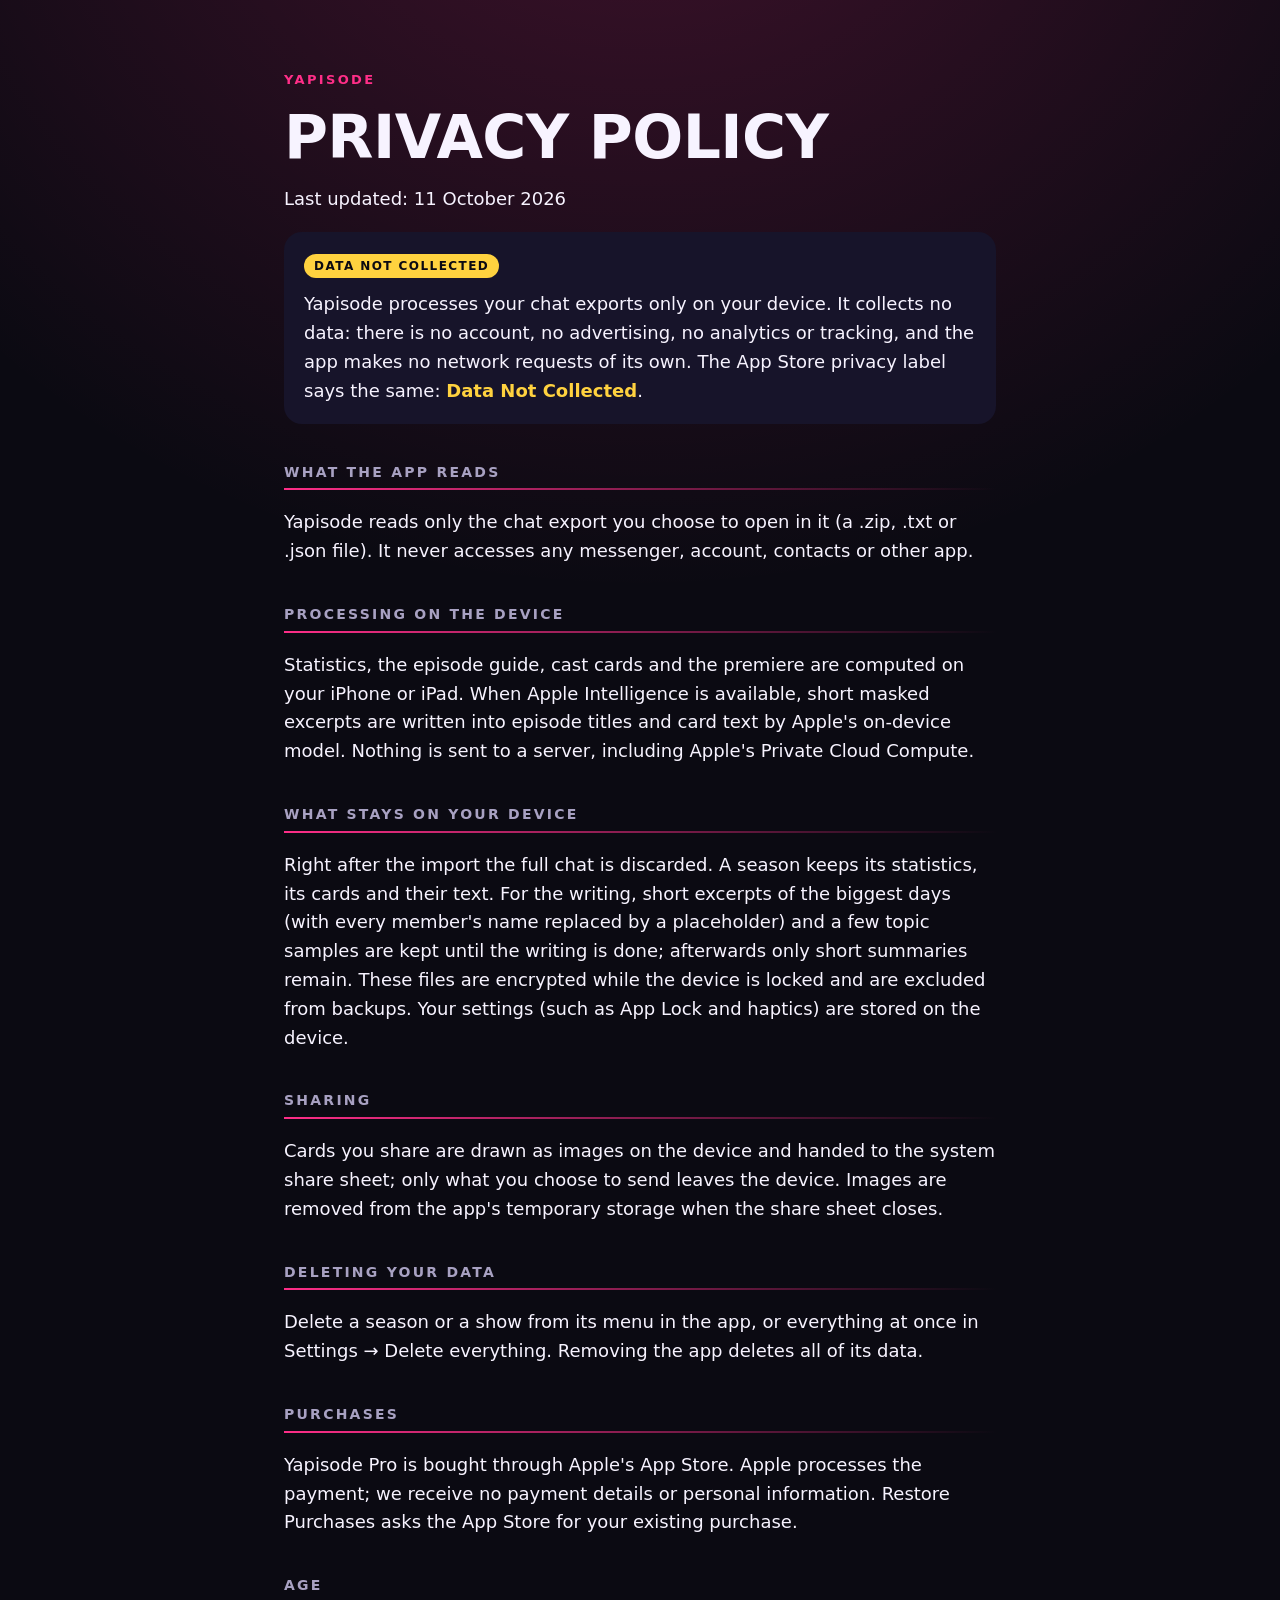
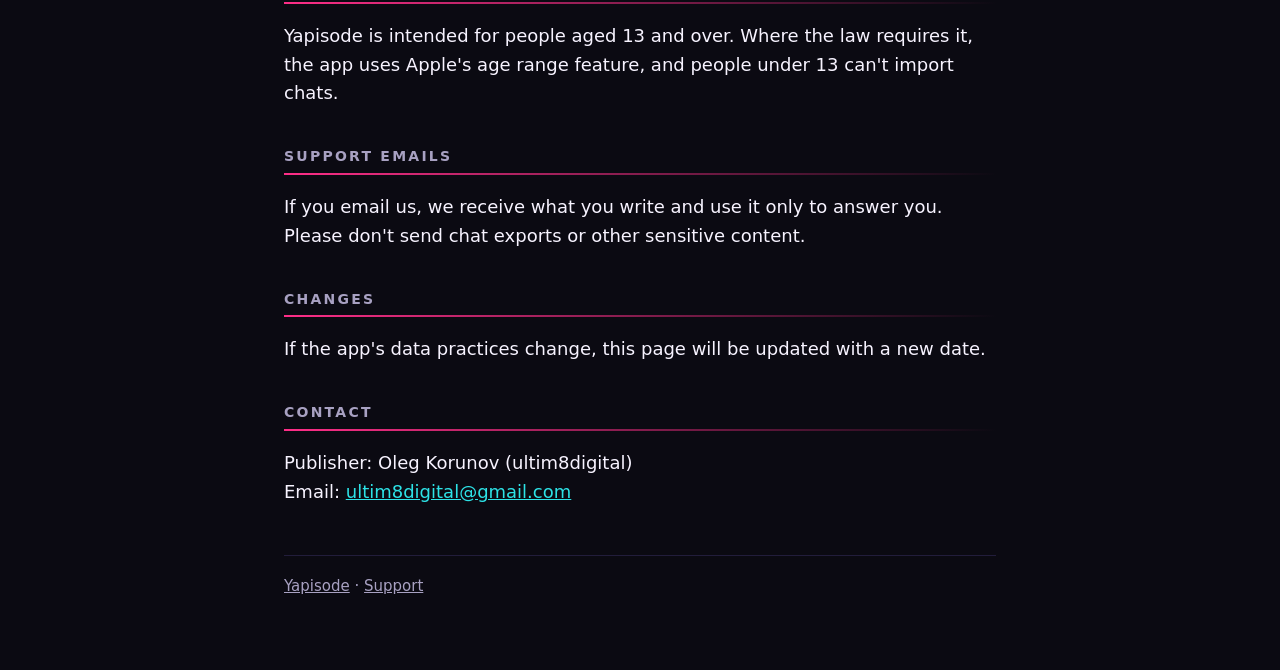
==== privacy.html @ c106c61b "Privacy policy and support pages for Yapisode Co-Authored-By: Claude Opus 5.5 <noreply@anthropic.com" ====
<!doctype html>
<html lang="en">
<head>
<meta charset="utf-8">
<meta name="viewport" content="width=device-width, initial-scale=1">
<title>Privacy policy · Yapisode</title>
<meta name="description" content="Yapisode processes chat exports only on your device and collects no data.">
<link rel="stylesheet" href="style.css">
</head>
<body>
<main>
  <div class="kicker">Yapisode</div>
  <h1>Privacy policy</h1>
  <p>Last updated: 11 October 2026</p>

  <div class="card"><span class="label">Data Not Collected</span><p>Yapisode processes your chat exports only on your device. It collects no data: there is no account, no advertising, no analytics or tracking, and the app makes no network requests of its own. The App Store privacy label says the same: <strong>Data Not Collected</strong>.</p></div>

  <h2>What the app reads</h2>
  <p>Yapisode reads only the chat export you choose to open in it (a .zip, .txt or .json file). It never accesses any messenger, account, contacts or other app.</p>

  <h2>Processing on the device</h2>
  <p>Statistics, the episode guide, cast cards and the premiere are computed on your iPhone or iPad. When Apple Intelligence is available, short masked excerpts are written into episode titles and card text by Apple's on-device model. Nothing is sent to a server, including Apple's Private Cloud Compute.</p>

  <h2>What stays on your device</h2>
  <p>Right after the import the full chat is discarded. A season keeps its statistics, its cards and their text. For the writing, short excerpts of the biggest days (with every member's name replaced by a placeholder) and a few topic samples are kept until the writing is done; afterwards only short summaries remain. These files are encrypted while the device is locked and are excluded from backups. Your settings (such as App Lock and haptics) are stored on the device.</p>

  <h2>Sharing</h2>
  <p>Cards you share are drawn as images on the device and handed to the system share sheet; only what you choose to send leaves the device. Images are removed from the app's temporary storage when the share sheet closes.</p>

  <h2>Deleting your data</h2>
  <p>Delete a season or a show from its menu in the app, or everything at once in Settings → Delete everything. Removing the app deletes all of its data.</p>

  <h2>Purchases</h2>
  <p>Yapisode Pro is bought through Apple's App Store. Apple processes the payment; we receive no payment details or personal information. Restore Purchases asks the App Store for your existing purchase.</p>

  <h2>Age</h2>
  <p>Yapisode is intended for people aged 13 and over. Where the law requires it, the app uses Apple's age range feature, and people under 13 can't import chats.</p>

  <h2>Support emails</h2>
  <p>If you email us, we receive what you write and use it only to answer you. Please don't send chat exports or other sensitive content.</p>

  <h2>Changes</h2>
  <p>If the app's data practices change, this page will be updated with a new date.</p>

  <h2>Contact</h2>
  <p>Publisher: Oleg Korunov (ultim8digital)<br>Email: <a href="mailto:ultim8digital@gmail.com">ultim8digital@gmail.com</a></p>

  <footer><a href="./">Yapisode</a> · <a href="support.html">Support</a></footer>
</main>
</body>
</html>
---- style.css ----
/* Yapisode web pages: the app's "Prime Time" look (studio black, premiere pink, spotlight yellow, cue cyan). */
:root {
  --black: #0B0A12;
  --room: #17142A;
  --lift: #221D3B;
  --ink: #F7F3FF;
  --muted: #A8A1C2;
  --pink: #FF2E88;
  --yellow: #FFD23F;
  --cue: #2DE2E6;
  color-scheme: dark;
}
* { box-sizing: border-box; }
html { -webkit-text-size-adjust: 100%; }
body {
  margin: 0;
  background: var(--black) radial-gradient(120% 60% at 50% -10%, rgba(255, 46, 136, .22), transparent 60%) no-repeat;
  color: var(--ink);
  font: 18px/1.6 -apple-system, BlinkMacSystemFont, system-ui, "Segoe UI", sans-serif;
}
main { max-width: 760px; margin: 0 auto; padding: 48px 16px 64px; }
@media (min-width: 600px) { main { padding: 64px 24px 72px; } }
.kicker {
  display: inline-block; color: var(--pink);
  font: 700 13px/1 -apple-system, system-ui, sans-serif; letter-spacing: .18em; text-transform: uppercase;
}
h1 {
  margin: 14px 0 12px; font: 900 clamp(38px, 9vw, 60px)/1 -apple-system, system-ui, sans-serif;
  letter-spacing: -.01em; text-transform: uppercase; font-stretch: condensed; overflow-wrap: anywhere;
}
h2 {
  margin: 40px 0 10px; padding-bottom: 8px; color: var(--muted);
  font: 700 14px/1.2 -apple-system, system-ui, sans-serif; letter-spacing: .16em; text-transform: uppercase;
  border-bottom: 2px solid; border-image: linear-gradient(90deg, var(--pink), transparent) 1;
}
h3 { margin: 22px 0 4px; font-size: 19px; }
p, li { overflow-wrap: break-word; }
.lede { font-size: 20px; }
.card { background: var(--room); border-radius: 18px; padding: 18px 20px; margin: 14px 0; }
.card b, .card strong { color: var(--yellow); }
.links { display: grid; gap: 12px; margin: 28px 0; padding: 0; list-style: none; }
@media (min-width: 600px) { .links { grid-template-columns: 1fr 1fr; } }
.links a {
  display: block; padding: 18px 20px; border-radius: 18px; background: var(--room); color: var(--ink);
  text-decoration: none; font-weight: 700; border: 1px solid var(--lift);
}
.links a span { display: block; color: var(--muted); font-weight: 400; font-size: 15px; margin-top: 4px; }
.links a:hover, .links a:focus-visible { border-color: var(--pink); }
.label {
  display: inline-block; padding: 4px 10px; border-radius: 999px; background: var(--yellow); color: var(--black);
  font: 800 12px/1.4 -apple-system, system-ui, sans-serif; letter-spacing: .12em; text-transform: uppercase;
}
ol, ul { padding-left: 22px; }
li { margin: 6px 0; }
a { color: var(--cue); }
.muted { color: var(--muted); font-size: 15px; }
footer {
  margin-top: 48px; padding-top: 18px; border-top: 1px solid var(--lift); color: var(--muted); font-size: 15px;
}
footer a { color: var(--muted); }
.card > :first-child { margin-top: 0; }
.card > :last-child { margin-bottom: 0; }
.card .label + p { margin-top: 12px; }
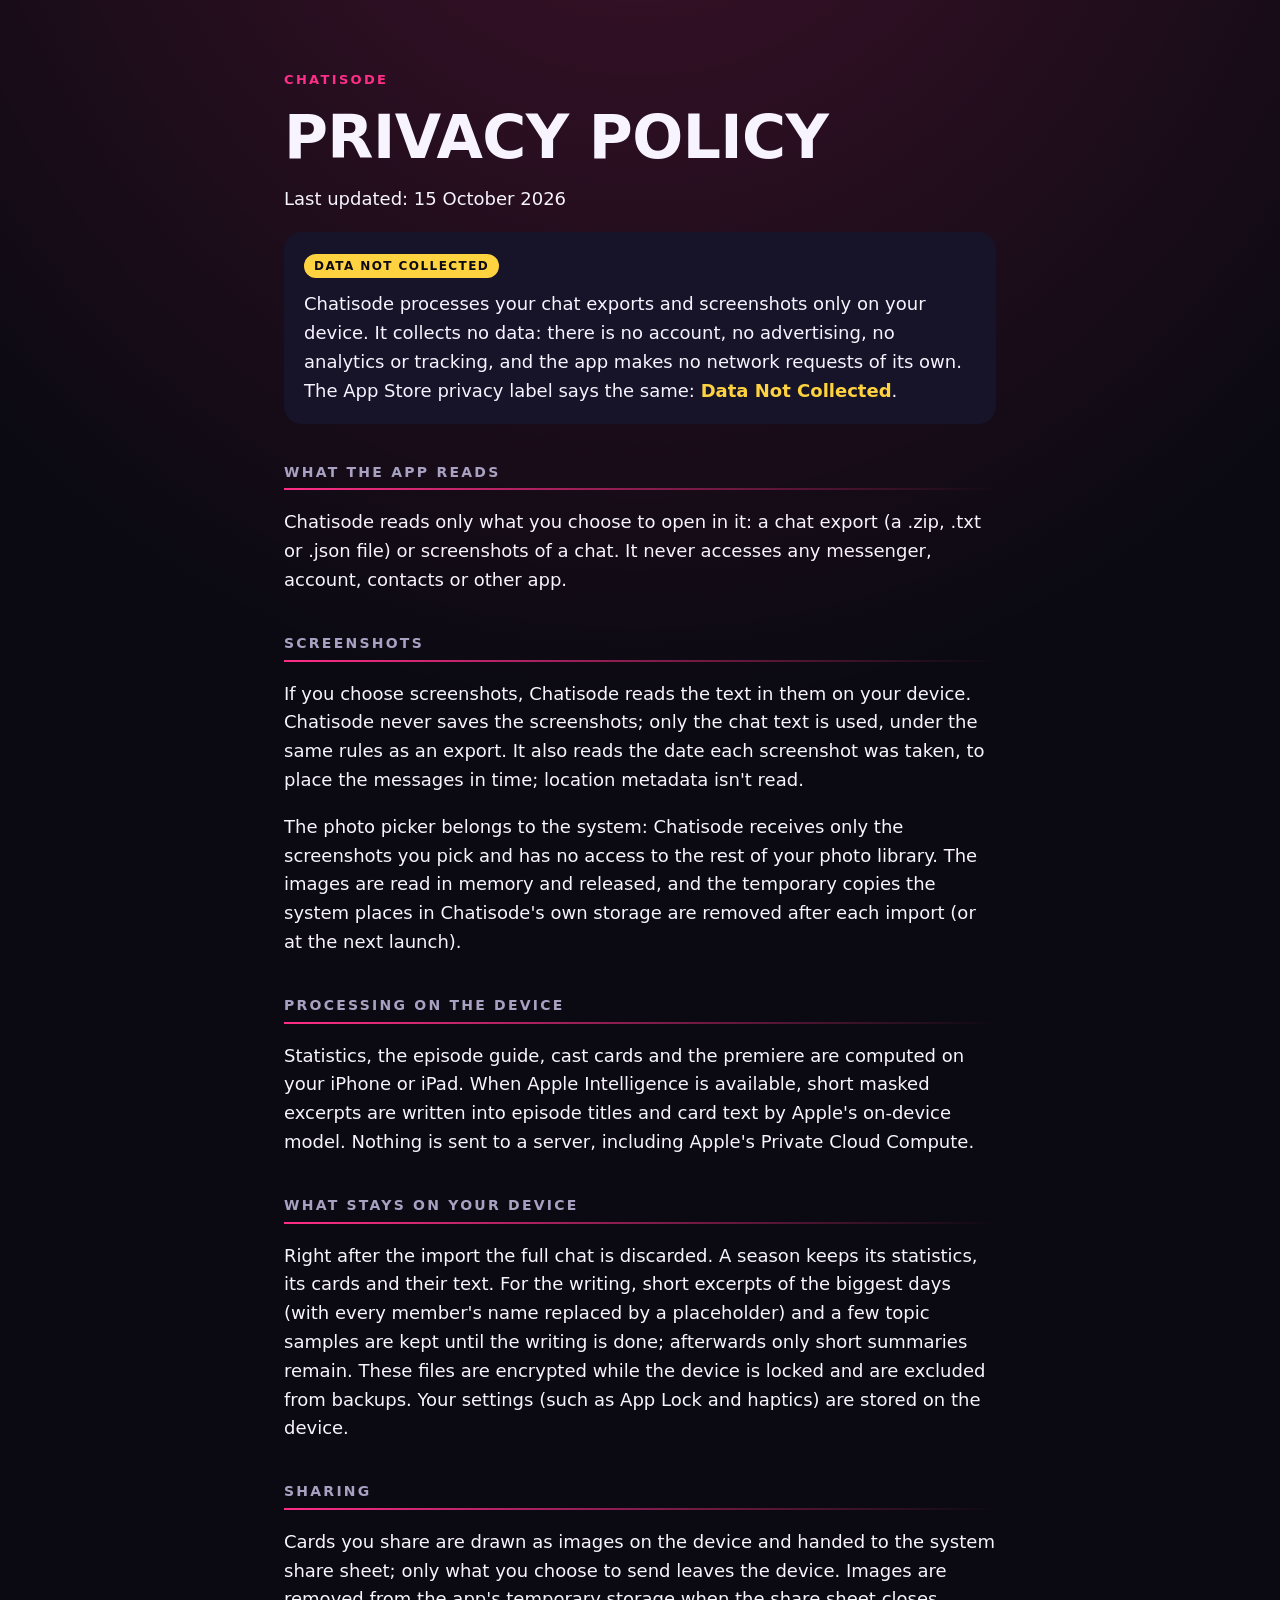
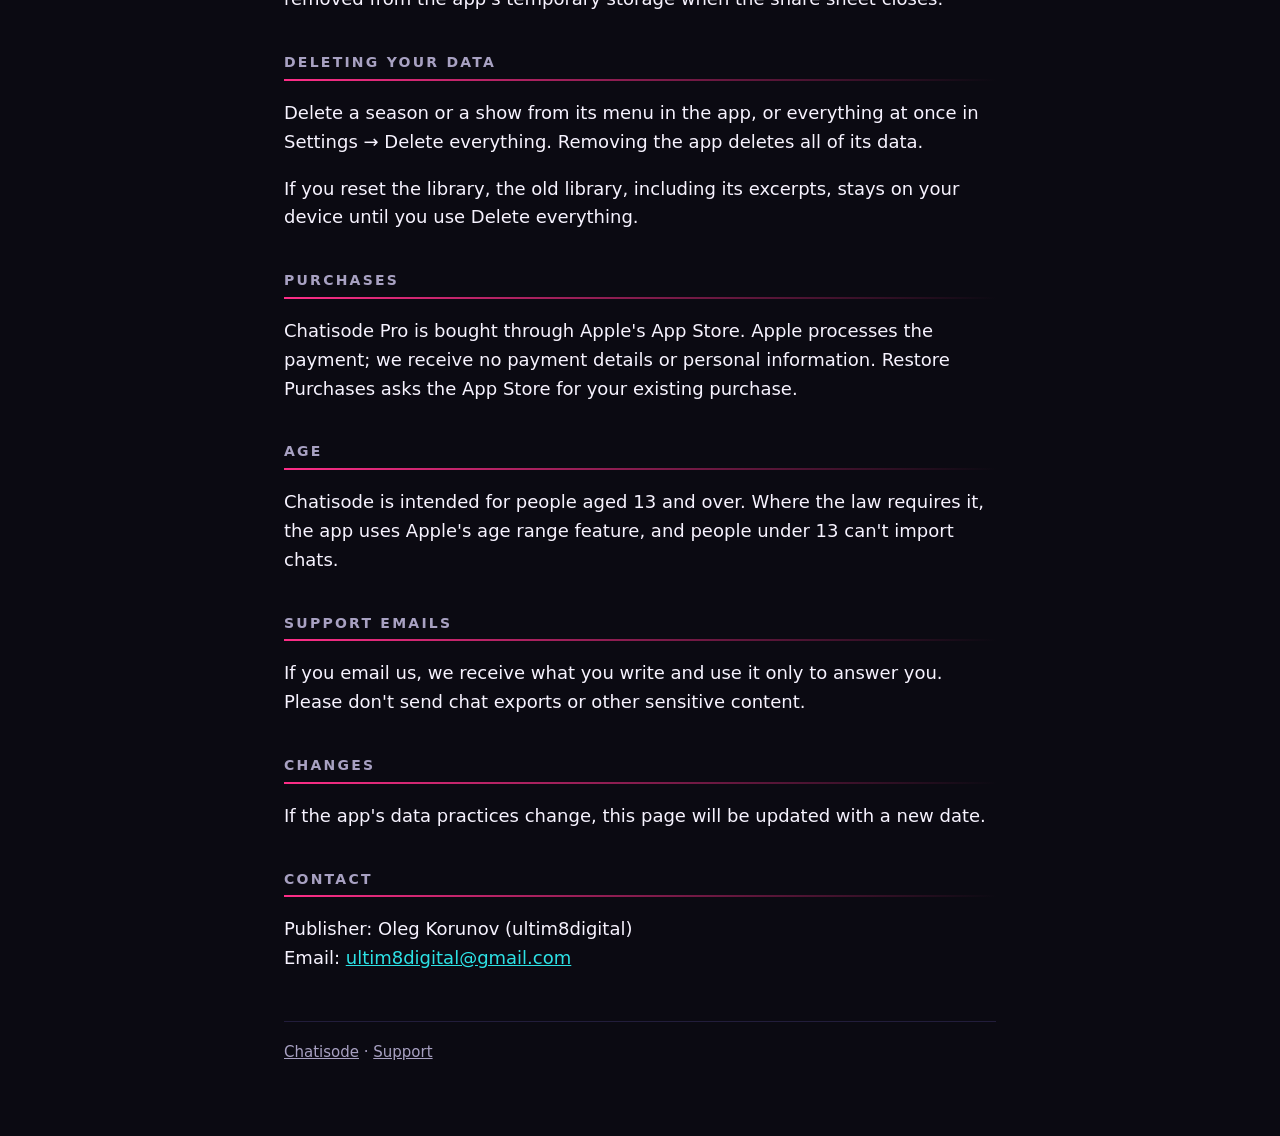
==== commit a777790f: "Rename site to Chatisode (Group Chat Recap) Yapisode was renamed to Chatisode before any App Store l" ====
--- a/privacy.html
+++ b/privacy.html
@@ -3,20 +3,24 @@
 <head>
 <meta charset="utf-8">
 <meta name="viewport" content="width=device-width, initial-scale=1">
-<title>Privacy policy · Yapisode</title>
-<meta name="description" content="Yapisode processes chat exports only on your device and collects no data.">
+<title>Privacy policy · Chatisode</title>
+<meta name="description" content="Chatisode processes chat exports and screenshots only on your device and collects no data.">
 <link rel="stylesheet" href="style.css">
 </head>
 <body>
 <main>
-  <div class="kicker">Yapisode</div>
+  <div class="kicker">Chatisode</div>
   <h1>Privacy policy</h1>
-  <p>Last updated: 11 October 2026</p>
+  <p>Last updated: 15 October 2026</p>
 
-  <div class="card"><span class="label">Data Not Collected</span><p>Yapisode processes your chat exports only on your device. It collects no data: there is no account, no advertising, no analytics or tracking, and the app makes no network requests of its own. The App Store privacy label says the same: <strong>Data Not Collected</strong>.</p></div>
+  <div class="card"><span class="label">Data Not Collected</span><p>Chatisode processes your chat exports and screenshots only on your device. It collects no data: there is no account, no advertising, no analytics or tracking, and the app makes no network requests of its own. The App Store privacy label says the same: <strong>Data Not Collected</strong>.</p></div>
 
   <h2>What the app reads</h2>
-  <p>Yapisode reads only the chat export you choose to open in it (a .zip, .txt or .json file). It never accesses any messenger, account, contacts or other app.</p>
+  <p>Chatisode reads only what you choose to open in it: a chat export (a .zip, .txt or .json file) or screenshots of a chat. It never accesses any messenger, account, contacts or other app.</p>
+
+  <h2>Screenshots</h2>
+  <p>If you choose screenshots, Chatisode reads the text in them on your device. Chatisode never saves the screenshots; only the chat text is used, under the same rules as an export. It also reads the date each screenshot was taken, to place the messages in time; location metadata isn't read.</p>
+  <p>The photo picker belongs to the system: Chatisode receives only the screenshots you pick and has no access to the rest of your photo library. The images are read in memory and released, and the temporary copies the system places in Chatisode's own storage are removed after each import (or at the next launch).</p>
 
   <h2>Processing on the device</h2>
   <p>Statistics, the episode guide, cast cards and the premiere are computed on your iPhone or iPad. When Apple Intelligence is available, short masked excerpts are written into episode titles and card text by Apple's on-device model. Nothing is sent to a server, including Apple's Private Cloud Compute.</p>
@@ -29,12 +33,13 @@
 
   <h2>Deleting your data</h2>
   <p>Delete a season or a show from its menu in the app, or everything at once in Settings → Delete everything. Removing the app deletes all of its data.</p>
+  <p>If you reset the library, the old library, including its excerpts, stays on your device until you use Delete everything.</p>
 
   <h2>Purchases</h2>
-  <p>Yapisode Pro is bought through Apple's App Store. Apple processes the payment; we receive no payment details or personal information. Restore Purchases asks the App Store for your existing purchase.</p>
+  <p>Chatisode Pro is bought through Apple's App Store. Apple processes the payment; we receive no payment details or personal information. Restore Purchases asks the App Store for your existing purchase.</p>
 
   <h2>Age</h2>
-  <p>Yapisode is intended for people aged 13 and over. Where the law requires it, the app uses Apple's age range feature, and people under 13 can't import chats.</p>
+  <p>Chatisode is intended for people aged 13 and over. Where the law requires it, the app uses Apple's age range feature, and people under 13 can't import chats.</p>
 
   <h2>Support emails</h2>
   <p>If you email us, we receive what you write and use it only to answer you. Please don't send chat exports or other sensitive content.</p>
@@ -45,7 +50,7 @@
   <h2>Contact</h2>
   <p>Publisher: Oleg Korunov (ultim8digital)<br>Email: <a href="mailto:ultim8digital@gmail.com">ultim8digital@gmail.com</a></p>
 
-  <footer><a href="./">Yapisode</a> · <a href="support.html">Support</a></footer>
+  <footer><a href="./">Chatisode</a> · <a href="support.html">Support</a></footer>
 </main>
 </body>
 </html>
--- a/style.css
+++ b/style.css
@@ -1,4 +1,4 @@
-/* Yapisode web pages: the app's "Prime Time" look (studio black, premiere pink, spotlight yellow, cue cyan). */
+/* Chatisode web pages: the app's "Prime Time" look (studio black, premiere pink, spotlight yellow, cue cyan). */
 :root {
   --black: #0B0A12;
   --room: #17142A;
